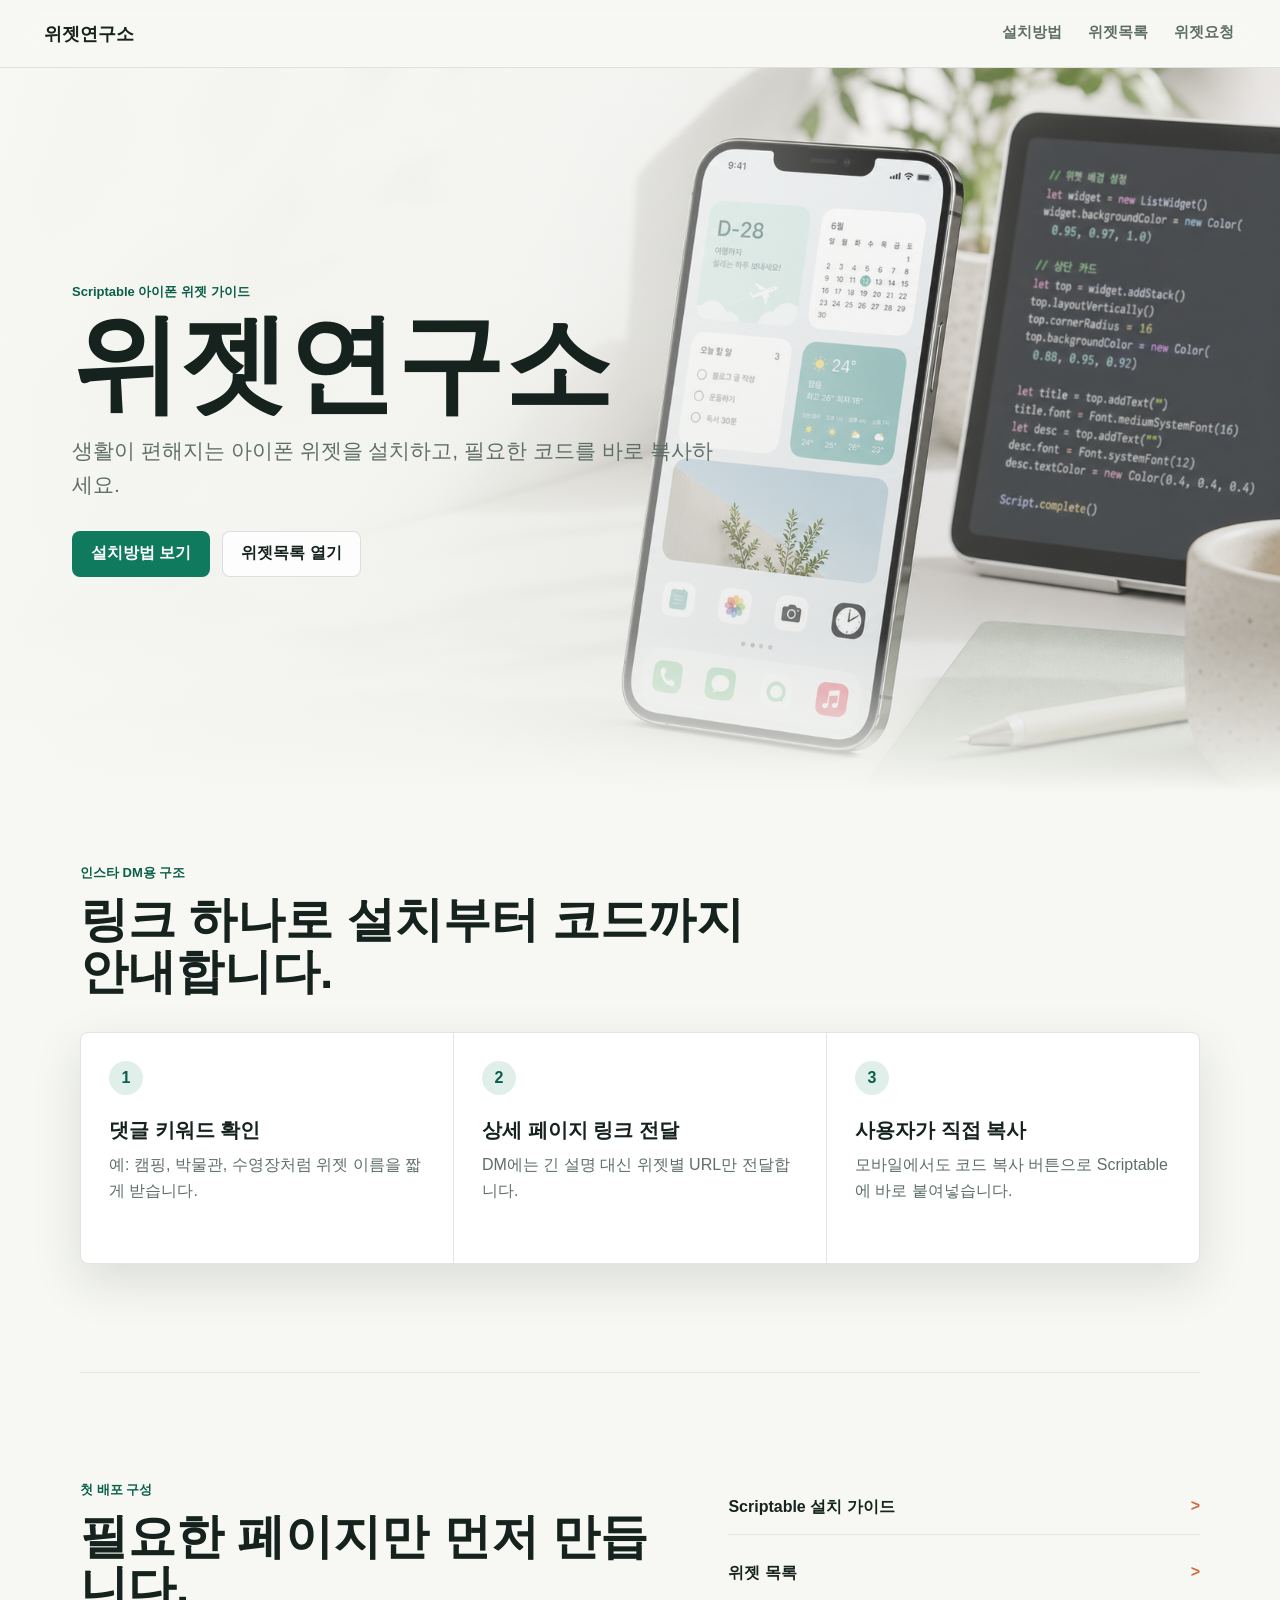
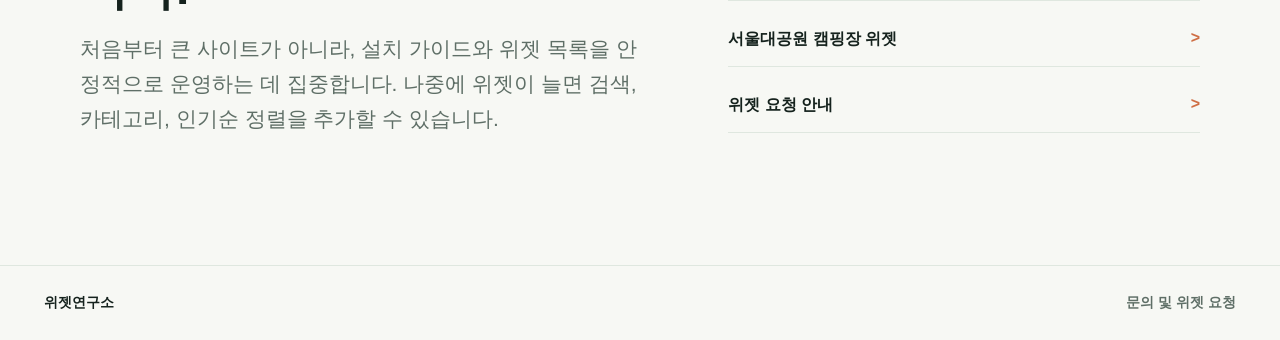
==== index.html @ 1bd9e4ed "Initial widgetlab pages site" ====
<!doctype html>
<html lang="ko">
  <head>
    <meta charset="utf-8">
    <meta name="viewport" content="width=device-width, initial-scale=1">
    <title>위젯연구소 | 생활이 편해지는 아이폰 위젯</title>
    <meta name="description" content="Scriptable로 설치하는 아이폰 생활 위젯 가이드와 위젯 코드 모음.">
    <meta property="og:title" content="위젯연구소">
    <meta property="og:description" content="생활이 편해지는 아이폰 위젯을 설치하고 바로 복사하세요.">
    <meta property="og:type" content="website">
    <meta property="og:image" content="./assets/widgetlab-hero.png">
    <link rel="stylesheet" href="./assets/styles.css">
  </head>
  <body>
    <header class="site-header">
      <a class="brand" href="./" aria-label="위젯연구소 홈">위젯연구소</a>
      <nav class="nav-links" aria-label="주요 메뉴">
        <a href="./install/">설치방법</a>
        <a href="./widgets/">위젯목록</a>
        <a href="./request/">위젯요청</a>
      </nav>
    </header>

    <main>
      <section class="hero">
        <div class="hero-overlay"></div>
        <div class="hero-content">
          <p class="eyebrow">Scriptable 아이폰 위젯 가이드</p>
          <h1>위젯연구소</h1>
          <p class="hero-copy">생활이 편해지는 아이폰 위젯을 설치하고, 필요한 코드를 바로 복사하세요.</p>
          <div class="hero-actions" aria-label="빠른 이동">
            <a class="button primary" href="./install/">설치방법 보기</a>
            <a class="button secondary" href="./widgets/">위젯목록 열기</a>
          </div>
        </div>
      </section>

      <section class="section intro-section">
        <div class="section-heading">
          <p class="eyebrow">인스타 DM용 구조</p>
          <h2>링크 하나로 설치부터 코드까지 안내합니다.</h2>
        </div>
        <div class="flow-list" aria-label="DM 안내 흐름">
          <div class="flow-item">
            <span class="flow-number">1</span>
            <h3>댓글 키워드 확인</h3>
            <p>예: 캠핑, 박물관, 수영장처럼 위젯 이름을 짧게 받습니다.</p>
          </div>
          <div class="flow-item">
            <span class="flow-number">2</span>
            <h3>상세 페이지 링크 전달</h3>
            <p>DM에는 긴 설명 대신 위젯별 URL만 전달합니다.</p>
          </div>
          <div class="flow-item">
            <span class="flow-number">3</span>
            <h3>사용자가 직접 복사</h3>
            <p>모바일에서도 코드 복사 버튼으로 Scriptable에 바로 붙여넣습니다.</p>
          </div>
        </div>
      </section>

      <section class="section split-section">
        <div>
          <p class="eyebrow">첫 배포 구성</p>
          <h2>필요한 페이지만 먼저 만듭니다.</h2>
          <p class="section-copy">처음부터 큰 사이트가 아니라, 설치 가이드와 위젯 목록을 안정적으로 운영하는 데 집중합니다. 나중에 위젯이 늘면 검색, 카테고리, 인기순 정렬을 추가할 수 있습니다.</p>
        </div>
        <ul class="plain-list">
          <li><a href="./install/">Scriptable 설치 가이드</a></li>
          <li><a href="./widgets/">위젯 목록</a></li>
          <li><a href="./widgets/camping/">서울대공원 캠핑장 위젯</a></li>
          <li><a href="./request/">위젯 요청 안내</a></li>
        </ul>
      </section>
    </main>

    <footer class="site-footer">
      <p>위젯연구소</p>
      <a href="./request/">문의 및 위젯 요청</a>
    </footer>

    <script src="./assets/site.js"></script>
  </body>
</html>
---- assets/styles.css ----
:root {
  color-scheme: light;
  --bg: #f7f8f4;
  --surface: #ffffff;
  --ink: #15221d;
  --muted: #5f6f67;
  --line: #dfe7df;
  --accent: #0f7a5d;
  --accent-strong: #0b5f49;
  --warm: #cf6f45;
  --blue: #2767b1;
  --shadow: 0 18px 50px rgba(21, 34, 29, 0.12);
  --radius: 8px;
  --max: 1120px;
}

* {
  box-sizing: border-box;
}

html {
  scroll-behavior: smooth;
}

body {
  margin: 0;
  background: var(--bg);
  color: var(--ink);
  font-family: -apple-system, BlinkMacSystemFont, "Apple SD Gothic Neo", "Segoe UI", sans-serif;
  letter-spacing: 0;
}

body::selection {
  background: rgba(15, 122, 93, 0.18);
}

a {
  color: inherit;
  text-decoration: none;
}

button,
input {
  font: inherit;
}

button {
  cursor: pointer;
}

:focus-visible {
  outline: 3px solid rgba(207, 111, 69, 0.55);
  outline-offset: 3px;
}

.site-header {
  position: sticky;
  top: 0;
  z-index: 20;
  display: flex;
  align-items: center;
  justify-content: space-between;
  gap: 18px;
  min-height: 68px;
  padding: 0 clamp(18px, 4vw, 44px);
  border-bottom: 1px solid rgba(21, 34, 29, 0.1);
  background: rgba(247, 248, 244, 0.88);
  backdrop-filter: blur(18px);
}

.brand {
  font-size: 18px;
  font-weight: 800;
}

.nav-links {
  display: flex;
  align-items: center;
  gap: clamp(10px, 2vw, 22px);
  color: var(--muted);
  font-size: 15px;
  font-weight: 700;
  white-space: nowrap;
}

.nav-links a {
  padding: 10px 2px;
  border-bottom: 2px solid transparent;
}

.nav-links a:hover,
.nav-links a[aria-current="page"] {
  color: var(--ink);
  border-color: var(--accent);
}

.hero {
  position: relative;
  min-height: clamp(560px, calc(88svh - 68px), 760px);
  display: grid;
  align-items: center;
  padding: clamp(76px, 12vw, 132px) clamp(20px, 6vw, 72px);
  overflow: hidden;
  background-image: url("./widgetlab-hero.png");
  background-position: center;
  background-size: cover;
}

.hero::after {
  content: "";
  position: absolute;
  inset: auto 0 0;
  z-index: 0;
  height: 22%;
  background: linear-gradient(to bottom, rgba(247, 248, 244, 0), var(--bg));
  pointer-events: none;
}

.hero-overlay {
  position: absolute;
  inset: 0;
  z-index: 0;
  background:
    linear-gradient(90deg, rgba(247, 248, 244, 0.98) 0%, rgba(247, 248, 244, 0.78) 34%, rgba(247, 248, 244, 0.15) 72%),
    linear-gradient(0deg, rgba(21, 34, 29, 0.12), rgba(21, 34, 29, 0.02));
  pointer-events: none;
}

.hero-content {
  position: relative;
  z-index: 1;
  width: min(650px, 100%);
  animation: rise-in 580ms ease-out both;
}

.eyebrow {
  margin: 0 0 12px;
  color: var(--accent-strong);
  font-size: 13px;
  font-weight: 800;
  letter-spacing: 0;
  text-transform: none;
}

h1,
h2,
h3,
p {
  margin-top: 0;
}

h1 {
  margin-bottom: 18px;
  font-size: clamp(50px, 9vw, 108px);
  line-height: 0.95;
  letter-spacing: 0;
}

h2 {
  margin-bottom: 18px;
  font-size: clamp(28px, 4vw, 48px);
  line-height: 1.08;
  letter-spacing: 0;
}

h3 {
  margin-bottom: 8px;
  font-size: 20px;
}

.hero-copy,
.page-hero p,
.section-copy {
  color: var(--muted);
  font-size: clamp(17px, 2vw, 21px);
  line-height: 1.65;
}

.hero-actions {
  display: flex;
  flex-wrap: wrap;
  gap: 12px;
  margin-top: 28px;
}

.button,
.copy-button {
  display: inline-flex;
  align-items: center;
  justify-content: center;
  min-height: 46px;
  padding: 0 18px;
  border: 1px solid transparent;
  border-radius: var(--radius);
  font-weight: 800;
  transition: transform 160ms ease, background 160ms ease, border-color 160ms ease, color 160ms ease;
}

.button:hover,
.copy-button:hover {
  transform: translateY(-1px);
}

.button.primary {
  background: var(--accent);
  color: #ffffff;
}

.button.primary:hover {
  background: var(--accent-strong);
}

.button.secondary,
.copy-button {
  border-color: rgba(21, 34, 29, 0.14);
  background: rgba(255, 255, 255, 0.82);
  color: var(--ink);
}

.button.secondary:hover,
.copy-button:hover {
  border-color: rgba(15, 122, 93, 0.35);
}

.copy-button.is-copied,
.button.is-copied {
  background: rgba(15, 122, 93, 0.12);
  color: var(--accent-strong);
}

.section,
.page-shell {
  width: min(var(--max), calc(100% - 40px));
  margin: 0 auto;
}

.section {
  padding: clamp(64px, 10vw, 108px) 0;
}

.intro-section {
  padding-top: clamp(50px, 7vw, 72px);
}

.section-heading {
  width: min(720px, 100%);
  margin-bottom: 34px;
}

.flow-list {
  display: grid;
  grid-template-columns: repeat(3, 1fr);
  gap: 1px;
  overflow: hidden;
  border: 1px solid var(--line);
  border-radius: var(--radius);
  background: var(--line);
  box-shadow: var(--shadow);
}

.flow-item {
  min-height: 230px;
  padding: 28px;
  background: var(--surface);
}

.flow-number,
.step-number {
  display: inline-grid;
  place-items: center;
  width: 34px;
  height: 34px;
  margin-bottom: 22px;
  border-radius: 50%;
  background: rgba(15, 122, 93, 0.12);
  color: var(--accent-strong);
  font-weight: 900;
}

.flow-item p,
.guide-step li,
.check-list li,
.widget-card p,
.share-box p {
  color: var(--muted);
  line-height: 1.65;
}

.split-section {
  display: grid;
  grid-template-columns: minmax(0, 1.1fr) minmax(280px, 0.9fr);
  gap: clamp(28px, 6vw, 72px);
  align-items: start;
  border-top: 1px solid var(--line);
}

.plain-list,
.check-list {
  margin: 0;
  padding: 0;
  list-style: none;
}

.plain-list {
  display: grid;
  gap: 12px;
}

.plain-list a,
.check-list li {
  display: block;
  padding: 16px 0;
  border-bottom: 1px solid var(--line);
  font-weight: 750;
}

.plain-list a::after {
  content: ">";
  float: right;
  color: var(--warm);
}

.page-shell {
  padding-top: clamp(54px, 8vw, 88px);
}

.page-hero {
  width: min(840px, 100%);
  padding-bottom: clamp(42px, 7vw, 72px);
}

.compact-hero h1,
.detail-hero h1 {
  font-size: clamp(42px, 7vw, 76px);
}

.guide-grid {
  display: grid;
  grid-template-columns: repeat(3, 1fr);
  gap: 18px;
}

.guide-step,
.widget-card,
.share-box {
  border: 1px solid var(--line);
  border-radius: var(--radius);
  background: var(--surface);
  box-shadow: 0 12px 34px rgba(21, 34, 29, 0.07);
}

.guide-step {
  padding: 26px;
}

.step-meta {
  display: flex;
  align-items: center;
  gap: 12px;
  margin-bottom: 18px;
}

.step-meta .eyebrow {
  margin: 0;
}

.guide-step ol {
  margin: 0;
  padding-left: 20px;
}

.guide-step li + li {
  margin-top: 10px;
}

.note-section {
  display: grid;
  grid-template-columns: minmax(0, 0.9fr) minmax(320px, 1.1fr);
  gap: clamp(28px, 5vw, 60px);
}

.cta-band {
  display: flex;
  align-items: center;
  justify-content: space-between;
  gap: 24px;
  margin-bottom: clamp(52px, 8vw, 90px);
  padding: 34px;
  border: 1px solid rgba(15, 122, 93, 0.22);
  border-radius: var(--radius);
  background: #eef7f1;
}

.cta-band h2 {
  margin-bottom: 0;
  font-size: clamp(24px, 3vw, 34px);
}

.tool-row {
  margin-bottom: 26px;
}

.search-field {
  display: grid;
  gap: 8px;
  width: min(480px, 100%);
  color: var(--muted);
  font-size: 14px;
  font-weight: 800;
}

.search-field input {
  width: 100%;
  min-height: 50px;
  border: 1px solid var(--line);
  border-radius: var(--radius);
  background: var(--surface);
  color: var(--ink);
  padding: 0 16px;
}

.widget-list {
  display: grid;
  gap: 14px;
  padding-bottom: clamp(68px, 9vw, 112px);
}

.widget-card {
  display: grid;
  grid-template-columns: minmax(0, 1fr) auto;
  gap: 24px;
  align-items: center;
  padding: 24px;
}

.widget-card[hidden] {
  display: none;
}

.widget-card h2 {
  margin-bottom: 8px;
  font-size: clamp(24px, 4vw, 34px);
}

.text-link {
  color: var(--accent-strong);
  font-weight: 900;
}

.text-link::after {
  content: " >";
  color: var(--warm);
}

.detail-page {
  width: min(980px, calc(100% - 40px));
}

.detail-hero {
  width: min(760px, 100%);
}

.code-section {
  margin-bottom: clamp(44px, 7vw, 84px);
}

.code-heading {
  display: flex;
  align-items: end;
  justify-content: space-between;
  gap: 20px;
  margin-bottom: 14px;
}

.code-heading h2 {
  margin-bottom: 0;
  font-size: clamp(26px, 4vw, 42px);
}

.code-block {
  margin: 0;
  max-height: 620px;
  overflow: auto;
  border: 1px solid #1e2c27;
  border-radius: var(--radius);
  background: #111b17;
  color: #e7f2ec;
  box-shadow: var(--shadow);
}

.code-block code {
  display: block;
  min-width: 680px;
  padding: 24px;
  font-family: "SFMono-Regular", Consolas, "Liberation Mono", monospace;
  font-size: 13px;
  line-height: 1.7;
}

.detail-notes {
  border-top: 1px solid var(--line);
}

.share-box {
  display: flex;
  align-items: center;
  justify-content: space-between;
  gap: 20px;
  padding: 22px;
}

.share-box p {
  margin: 0;
}

.narrow-code {
  width: min(760px, 100%);
  margin-left: 0;
}

.site-footer {
  display: flex;
  align-items: center;
  justify-content: space-between;
  gap: 18px;
  padding: 28px clamp(20px, 4vw, 44px);
  border-top: 1px solid var(--line);
  color: var(--muted);
  font-size: 14px;
}

.site-footer p {
  margin: 0;
  font-weight: 900;
  color: var(--ink);
}

.site-footer a {
  font-weight: 800;
}

@keyframes rise-in {
  from {
    opacity: 0;
    transform: translateY(18px);
  }
  to {
    opacity: 1;
    transform: translateY(0);
  }
}

@media (max-width: 860px) {
  .site-header {
    align-items: flex-start;
    flex-direction: column;
    justify-content: center;
    min-height: 86px;
    padding-top: 12px;
    padding-bottom: 12px;
  }

  .nav-links {
    width: 100%;
    overflow-x: auto;
    padding-bottom: 2px;
  }

  .hero {
    min-height: clamp(560px, calc(88svh - 86px), 740px);
    align-items: end;
    background-position: 68% center;
  }

  .hero-overlay {
    background:
      linear-gradient(0deg, rgba(247, 248, 244, 0.98) 0%, rgba(247, 248, 244, 0.86) 46%, rgba(247, 248, 244, 0.2) 100%),
      linear-gradient(0deg, rgba(21, 34, 29, 0.18), rgba(21, 34, 29, 0));
  }

  .flow-list,
  .guide-grid,
  .split-section,
  .note-section {
    grid-template-columns: 1fr;
  }

  .flow-item {
    min-height: auto;
  }

  .cta-band,
  .share-box,
  .widget-card {
    align-items: stretch;
    flex-direction: column;
    grid-template-columns: 1fr;
  }

  .cta-band {
    padding: 24px;
  }
}

@media (max-width: 520px) {
  .section,
  .page-shell,
  .detail-page {
    width: min(100% - 28px, var(--max));
  }

  .hero {
    padding: 48px 16px;
    background-position: 58% center;
  }

  h1 {
    font-size: clamp(42px, 16vw, 64px);
  }

  .hero-actions,
  .button,
  .copy-button {
    width: 100%;
  }

  .button,
  .copy-button {
    min-height: 48px;
  }

  .code-heading {
    align-items: stretch;
    flex-direction: column;
  }

  .code-block code {
    min-width: 590px;
    padding: 18px;
    font-size: 12px;
  }

  .site-footer {
    align-items: flex-start;
    flex-direction: column;
  }
}
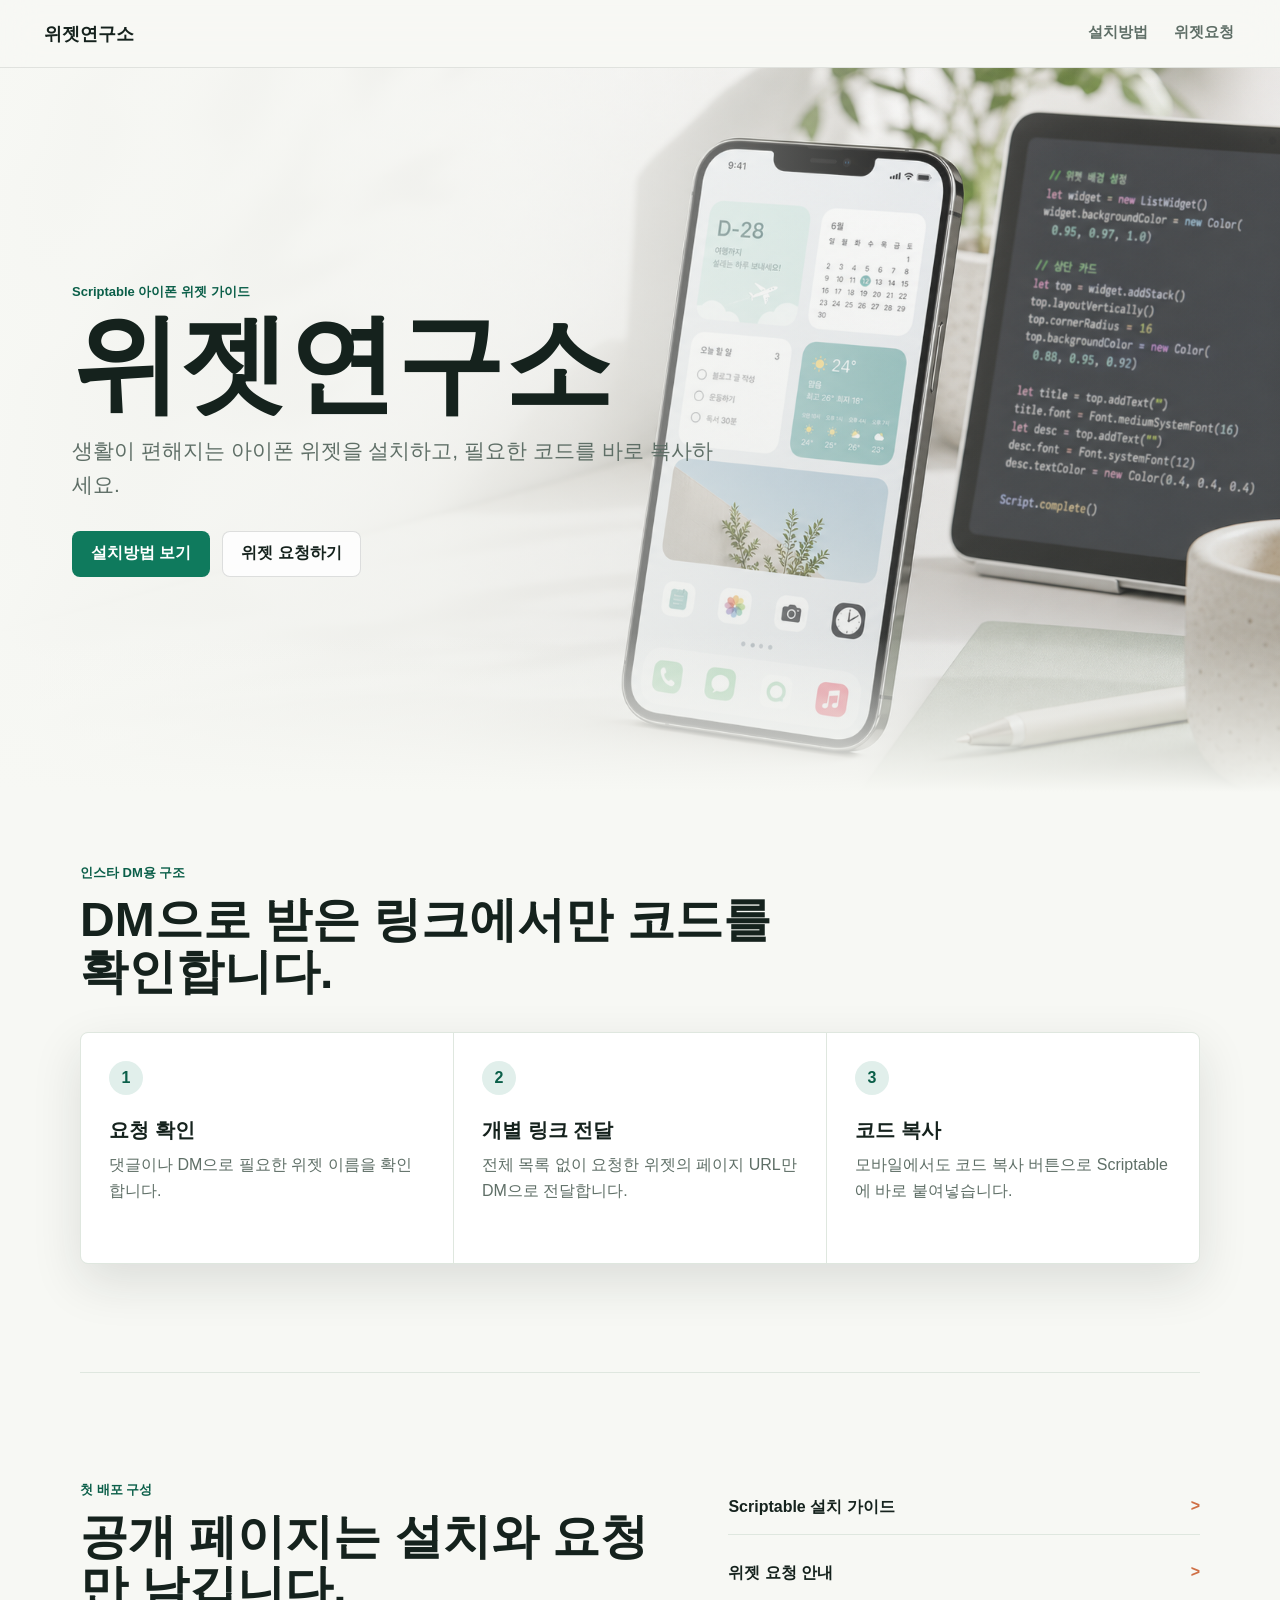
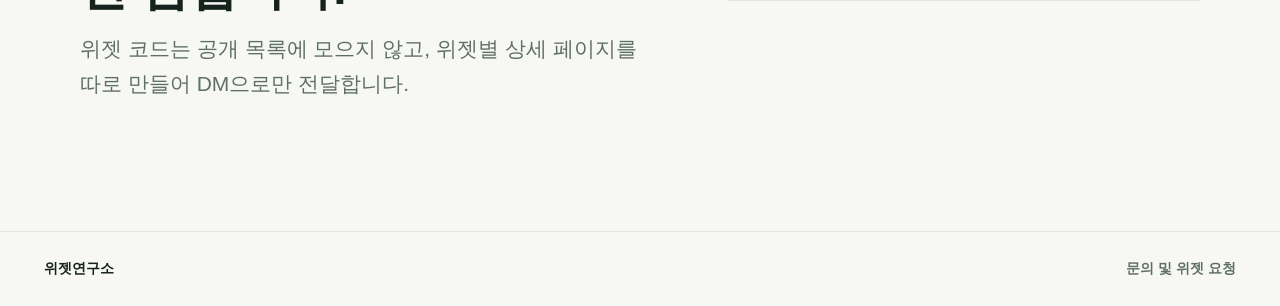
==== commit 4f3885aa: "Hide public widget list" ====
--- a/index.html
+++ b/index.html
@@ -4,7 +4,7 @@
     <meta charset="utf-8">
     <meta name="viewport" content="width=device-width, initial-scale=1">
     <title>위젯연구소 | 생활이 편해지는 아이폰 위젯</title>
-    <meta name="description" content="Scriptable로 설치하는 아이폰 생활 위젯 가이드와 위젯 코드 모음.">
+    <meta name="description" content="Scriptable로 설치하는 아이폰 생활 위젯 설치 가이드.">
     <meta property="og:title" content="위젯연구소">
     <meta property="og:description" content="생활이 편해지는 아이폰 위젯을 설치하고 바로 복사하세요.">
     <meta property="og:type" content="website">
@@ -16,7 +16,6 @@
       <a class="brand" href="./" aria-label="위젯연구소 홈">위젯연구소</a>
       <nav class="nav-links" aria-label="주요 메뉴">
         <a href="./install/">설치방법</a>
-        <a href="./widgets/">위젯목록</a>
         <a href="./request/">위젯요청</a>
       </nav>
     </header>
@@ -30,7 +29,7 @@
           <p class="hero-copy">생활이 편해지는 아이폰 위젯을 설치하고, 필요한 코드를 바로 복사하세요.</p>
           <div class="hero-actions" aria-label="빠른 이동">
             <a class="button primary" href="./install/">설치방법 보기</a>
-            <a class="button secondary" href="./widgets/">위젯목록 열기</a>
+            <a class="button secondary" href="./request/">위젯 요청하기</a>
           </div>
         </div>
       </section>
@@ -38,22 +37,22 @@
       <section class="section intro-section">
         <div class="section-heading">
           <p class="eyebrow">인스타 DM용 구조</p>
-          <h2>링크 하나로 설치부터 코드까지 안내합니다.</h2>
+          <h2>DM으로 받은 링크에서만 코드를 확인합니다.</h2>
         </div>
         <div class="flow-list" aria-label="DM 안내 흐름">
           <div class="flow-item">
             <span class="flow-number">1</span>
-            <h3>댓글 키워드 확인</h3>
-            <p>예: 캠핑, 박물관, 수영장처럼 위젯 이름을 짧게 받습니다.</p>
+            <h3>요청 확인</h3>
+            <p>댓글이나 DM으로 필요한 위젯 이름을 확인합니다.</p>
           </div>
           <div class="flow-item">
             <span class="flow-number">2</span>
-            <h3>상세 페이지 링크 전달</h3>
-            <p>DM에는 긴 설명 대신 위젯별 URL만 전달합니다.</p>
+            <h3>개별 링크 전달</h3>
+            <p>전체 목록 없이 요청한 위젯의 페이지 URL만 DM으로 전달합니다.</p>
           </div>
           <div class="flow-item">
             <span class="flow-number">3</span>
-            <h3>사용자가 직접 복사</h3>
+            <h3>코드 복사</h3>
             <p>모바일에서도 코드 복사 버튼으로 Scriptable에 바로 붙여넣습니다.</p>
           </div>
         </div>
@@ -62,13 +61,11 @@
       <section class="section split-section">
         <div>
           <p class="eyebrow">첫 배포 구성</p>
-          <h2>필요한 페이지만 먼저 만듭니다.</h2>
-          <p class="section-copy">처음부터 큰 사이트가 아니라, 설치 가이드와 위젯 목록을 안정적으로 운영하는 데 집중합니다. 나중에 위젯이 늘면 검색, 카테고리, 인기순 정렬을 추가할 수 있습니다.</p>
+          <h2>공개 페이지는 설치와 요청만 남깁니다.</h2>
+          <p class="section-copy">위젯 코드는 공개 목록에 모으지 않고, 위젯별 상세 페이지를 따로 만들어 DM으로만 전달합니다.</p>
         </div>
         <ul class="plain-list">
           <li><a href="./install/">Scriptable 설치 가이드</a></li>
-          <li><a href="./widgets/">위젯 목록</a></li>
-          <li><a href="./widgets/camping/">서울대공원 캠핑장 위젯</a></li>
           <li><a href="./request/">위젯 요청 안내</a></li>
         </ul>
       </section>
--- a/assets/styles.css
+++ b/assets/styles.css
@@ -39,6 +39,14 @@
   text-decoration: none;
 }
 
+.inline-link {
+  color: var(--accent-strong);
+  font-weight: 850;
+  text-decoration: underline;
+  text-decoration-thickness: 2px;
+  text-underline-offset: 3px;
+}
+
 button,
 input {
   font: inherit;
